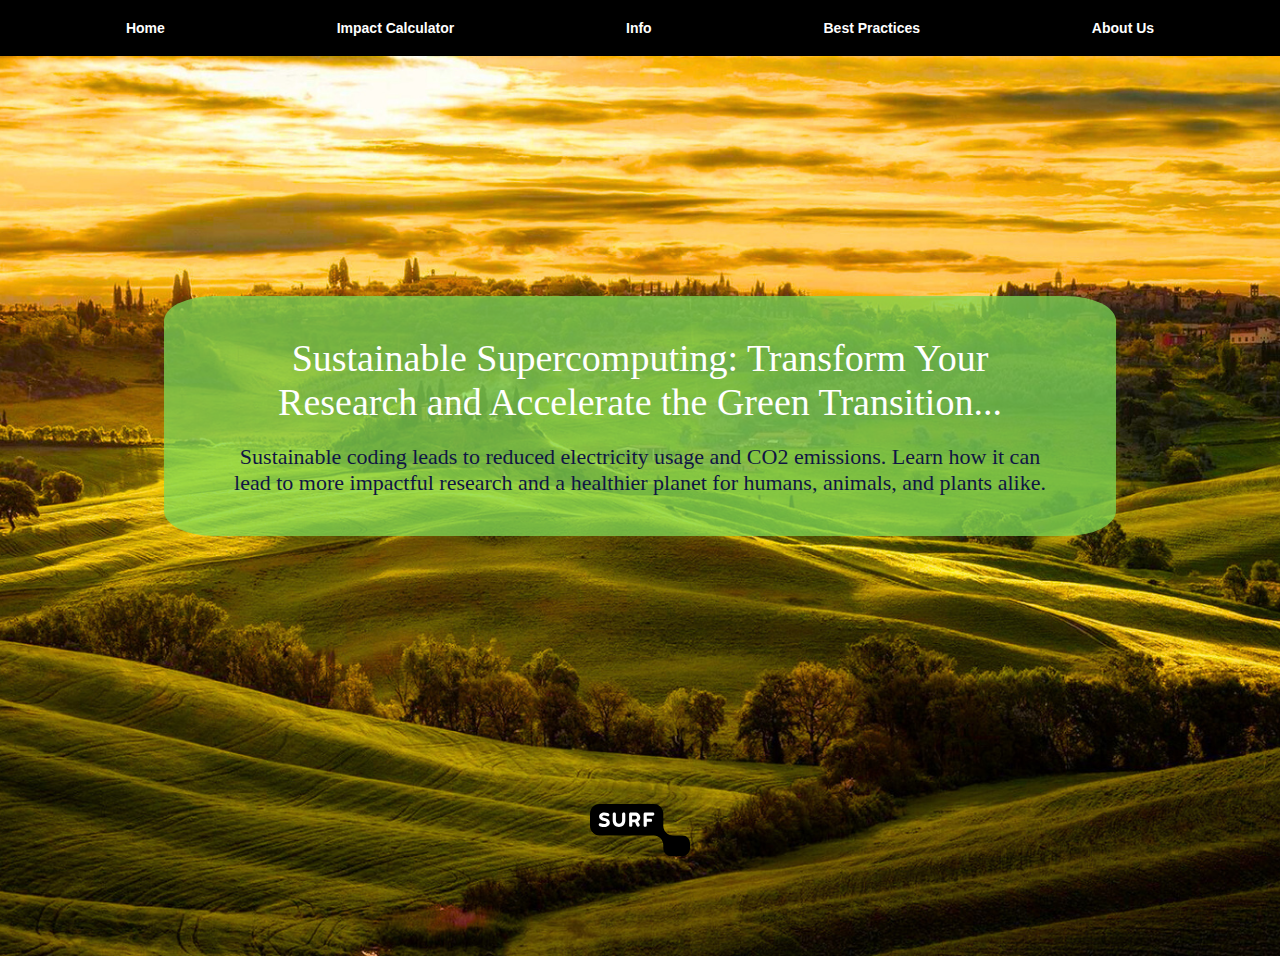
==== index.html @ 46cf21dc "init" ====
<!DOCTYPE html>
<html lang="en">
<head>
    <meta charset="UTF-8">
    <meta name="viewport" content="width=device-width, initial-scale=1.0">
    <title>Website Header</title>
    <link rel="stylesheet" href="styles.css">
</head>
<body>
    <header class="header">
        <nav class="navbar" aria-label="Main Navigation">
            <ul class="nav-list">
                <li><a href="index.html">Home</a></li>
                <li><a href="impact-calculator.html">Impact Calculator</a></li>
                <li><a href="info.html">Info</a></li>
                <li><a href="best-practices.html">Best Practices</a></li>
                <li><a href="about.html">About Us</a></li>
            </ul>
        </nav>
    </header>
    
    <section class="hero">
        <img src="sustainable.jpg" alt="Sustainable" class="hero-image">
        <div class="hero-text-box">
            <h1>Sustainable Supercomputing: Transform Your Research and Accelerate the Green Transition...</h1>
            <p>Sustainable coding leads to reduced electricity usage and CO2 emissions. Learn how it can lead to more impactful research and a healthier planet for humans, animals, and plants alike.</p>
        </div>
        <a href="https://www.surf.nl">
            <img src="surf.svg" alt="SURF Logo" class="logo">
        </a>
    </section>
</body>
</html>
---- styles.css ----
/* Existing CSS content */
body {
    font-family: Georgia, serif;
    margin: 0;
    font-family: Arial, sans-serif;
    background-color: #71bf71;
}

.header {
    background-color: black;
    color: white;
    padding: 20px 0;
    box-shadow: 0 2px 4px rgba(0, 0, 0, 0.1);
    font-family: 'Helvetica', sans-serif;
    font-size: 14px; /* Slightly larger font size */
    font-weight: bold; /* Bold text */
}

.navbar {
    max-width: 1200px;
    margin: 0 auto;
    padding: 0 20px;
}

.nav-list {
    list-style: none;
    display: flex;
    justify-content: space-around;
    align-items: center;
    margin: 0;
    padding: 0;
}

.nav-list li {
    margin: 0 10px;
}

.nav-list a {
    color: white;
    text-decoration: none;
    font-size: 14px; /* Match the larger font size */
    padding: 5px 10px;
    transition: background-color 0.3s ease, color 0.3s ease;
}

.nav-list a:hover {
    background-color: #555;
    color: #ffdd57;
    border-radius: 4px;
}

/* Hero Section */
.hero {
    position: relative;
    height: 100vh;
    overflow: hidden;
}

.hero-image {
    width: 100%;
    height: 100%;
    object-fit: cover;
    position: absolute;
    top: 0;
    left: 0;
}

.hero-text-box {
    position: absolute;
    top: 40%;
    left: 50%;
    transform: translate(-50%, -50%);
    background-color: rgba(126, 217, 87, 0.75); /* 75% transparency */
    color: #0f1544;
    padding: 40px 60px;
    width: 65%; /* Adjusted width */
    height: auto;
    border-radius: 50px / 25px; /* Fully curved left and right edges */
    text-align: center;
    max-height: 45vh; /* Increased bottom part */
}

.hero-text-box h1 {
    font-family: 'Georgia', serif;
    font-size: 38px; /* Increased font size */
    font-weight: normal; /* Less bold */
    margin: 0;
}

.hero-text-box p {
    font-family: 'Cardo', serif;
    font-size: 22px; /* Increased font size */
    margin: 20px 0 0;
}

.logo {
    position: absolute;
    bottom: 100px; /* Raised position */
    left: 50%;
    transform: translateX(-50%);
    width: 100px;
    height: auto;
    transition: transform 0.3s;
}

.logo:hover {
    transform: translateX(-50%) scale(1.1); /* Slight zoom on hover */
}

/* Responsive Design */
@media (max-width: 768px) {
    .nav-list {
        flex-direction: column;
        align-items: center;
    }

    .nav-list li {
        margin: 10px 0;
    }

    .hero-text-box {
        padding: 30px 50px;
        width: 90%; /* Adjust width for smaller screens */
    }

    .hero-text-box h1 {
        font-size: 28px;
    }

    .hero-text-box p {
        font-size: 16px;
    }

    .logo {
        bottom: 50px; /* Adjusted for smaller screens */
    }
}

/* Additional CSS for Best Practices section */
h1 {
    text-align: center;
    margin: 20px 0;
    color: #fff;
}

.cards {
    display: flex;
    flex-wrap: wrap;
    justify-content: center;
    gap: 20px;
    padding: 20px;
}

.card {
    background-color: #ffd962;
    border-radius: 8px;
    box-shadow: 0 4px 8px rgba(0, 0, 0, 0.2);
    width: 300px;
    padding: 20px;
    text-align: center; 
}

.card h2 {
    background-color: #006400;
    color: #fff;
    padding: 10px;
    border-radius: 8px 8px 0 0;
    margin: -20px -20px 20px -20px;
    text-align: center; 

}

.card p {
    margin: 0;
}
/* CSS for About Us section */
main {
    text-align: center;
    padding: 20px;
}

.about-cards {
    display: flex;
    justify-content: center;
    gap: 20px;
    padding: 20px;
}

.about-card {
    background-color: #fff;
    border-radius: 10px;
    box-shadow: 0 4px 8px rgba(0, 0, 0, 0.2);
    width: 300px;
    padding: 20px;
    text-align: center;
}

.card-header {
    background-color: #fec925;
    color: #fff;
    padding: 10px;
    border-radius: 8px 8px 0 0;
    margin: -20px -20px 20px -20px;
}

.about-card p {
    margin: 0;
    color: #0f1544;
}
.about-card img, .about-card svg {
    display: block;
    margin: 0 auto 10px;
    width: 64px; /* Set a uniform size for all icons */
    height: auto;
}
/* Styles for impact-calculator */

body.calculator-page {
    background-color: #71bf71;
    font-family: Georgia, serif;
    color: white;
    text-align: center;
}

.calculator-page h1 {
    font-size: 28px; /* Increased font size for the main heading */
}

.calculator-page h2 {
    font-size: 24px; /* Ensuring consistent font sizing between headings */
}

.content-container {
    display: flex;
    justify-content: space-between;
    padding: 20px;
    align-items: start;
}

.input-section {
    width: 30%;
    padding-right: 20px;
}

.input-box {
    background-color: #006400;
    border-radius: 10px; /* More rounded corners */
    padding: 10px;
    margin-bottom: 20px;
}

.input {
    background-color: white;
    border-radius: 5px;
    padding: 8px;
    margin-top: 6px;
    width: calc(100% - 16px);
}

.calculate-button {
    background-color: #ffd962;
    color: white;
    font-family: Georgia, serif; /* Font changed to Georgia */
    padding: 10px 20px;
    border: none;
    border-radius: 5px;
    cursor: pointer;
    width: 100%;
}

.divider {
    border-left: 2px solid white;
    height: 500px;
    margin-left: 10px;
}

.results-section {
    width: 65%;
    margin-top: 20px; /* Adjusted for alignment */
}

.semi-circle {
    width: 350px; /* Further increased size */
    height: 175px;
    background: #006400; /* Dark green */
    border-top-left-radius: 175px;
    border-top-right-radius: 175px;
    position: relative;
    margin: 20px auto 10px; /* Adjusted spacing */
}

.smaller-semi-circle {
    width: 160px; /* Size of the smaller semi-circle */
    height: 80px;
    background: #71bf71; /* Light green color */
    border-top-left-radius: 160px;
    border-top-right-radius: 160px;
    position: absolute;
    top: 56%;
    left: 67%; /* Centers horizontally */
    transform: translateX(-50%); /* Adjusts the centering horizontally */
    bottom: 20px; /* Adjusts the position to be inside the larger arc */
}

.efficiency-box {
    background-color: #fec925;
    border-top-right-radius: 20px; /* Highly rounded top-right */
    border-bottom-left-radius: 20px; /* Highly rounded bottom-left */
    padding: 10px;
    width: 28%; /* Reduced width for side-by-side alignment */
    display: inline-block;
    margin: 5px;
    position: relative;
    height: 60px; /* Fixed height */
    vertical-align: top;
    margin-top: 30px; /* Spacing from the semi-circle */
}

.efficiency-box p {
    position: absolute;
    bottom: 5px;
    width: 100%;
    text-align: center;
}
/* CSS for info page */
.info-page {
    color: white;
    display: flex;
    flex-direction: column;
    align-items: center;
    text-align: center;
}

.info-page .navbar {
    background-color: black;
    overflow: hidden;
    width: 100%;
}

.info-page .navbar a {
    float: left;
    display: block;
    color: white;
    text-align: center;
    padding: 14px 20px;
    text-decoration: none;
    font-weight: bold;
}

.info-page .navbar a:hover {
    background-color: grey;
}

.info-page .main h1 {
    font-size: 3em;
    margin: 20px;
}

.info-page .content {
    display: flex;
    flex-direction: column;
    align-items: center;
    width: 100%;
}

.info-page .tile {
    background-color: #275d22;
    padding: 20px;
    margin: 20px;
    border-radius: 10px;
    width: 60%;
    color: white;
    position: relative;
}

.info-page .tile img {
    width: 50px;
    height: 50px;
    position: absolute;
    top: 20px;
    left: 20px;
}

.info-page .tile h2 {
    font-size: 1.5em;
    margin-top: 70px;
}

.info-page .tile p {
    font-size: 1em;
    margin: 20px 0;
}

.info-page .expand-button {
    background-color: #ffce42;
    color: black;
    padding: 10px 20px;
    border: none;
    border-radius: 5px;
    cursor: pointer;
}

.info-page .expand-button:hover {
    background-color: #e6b800;
}

.info-page .invert-colors {
    filter: invert(100%);
}
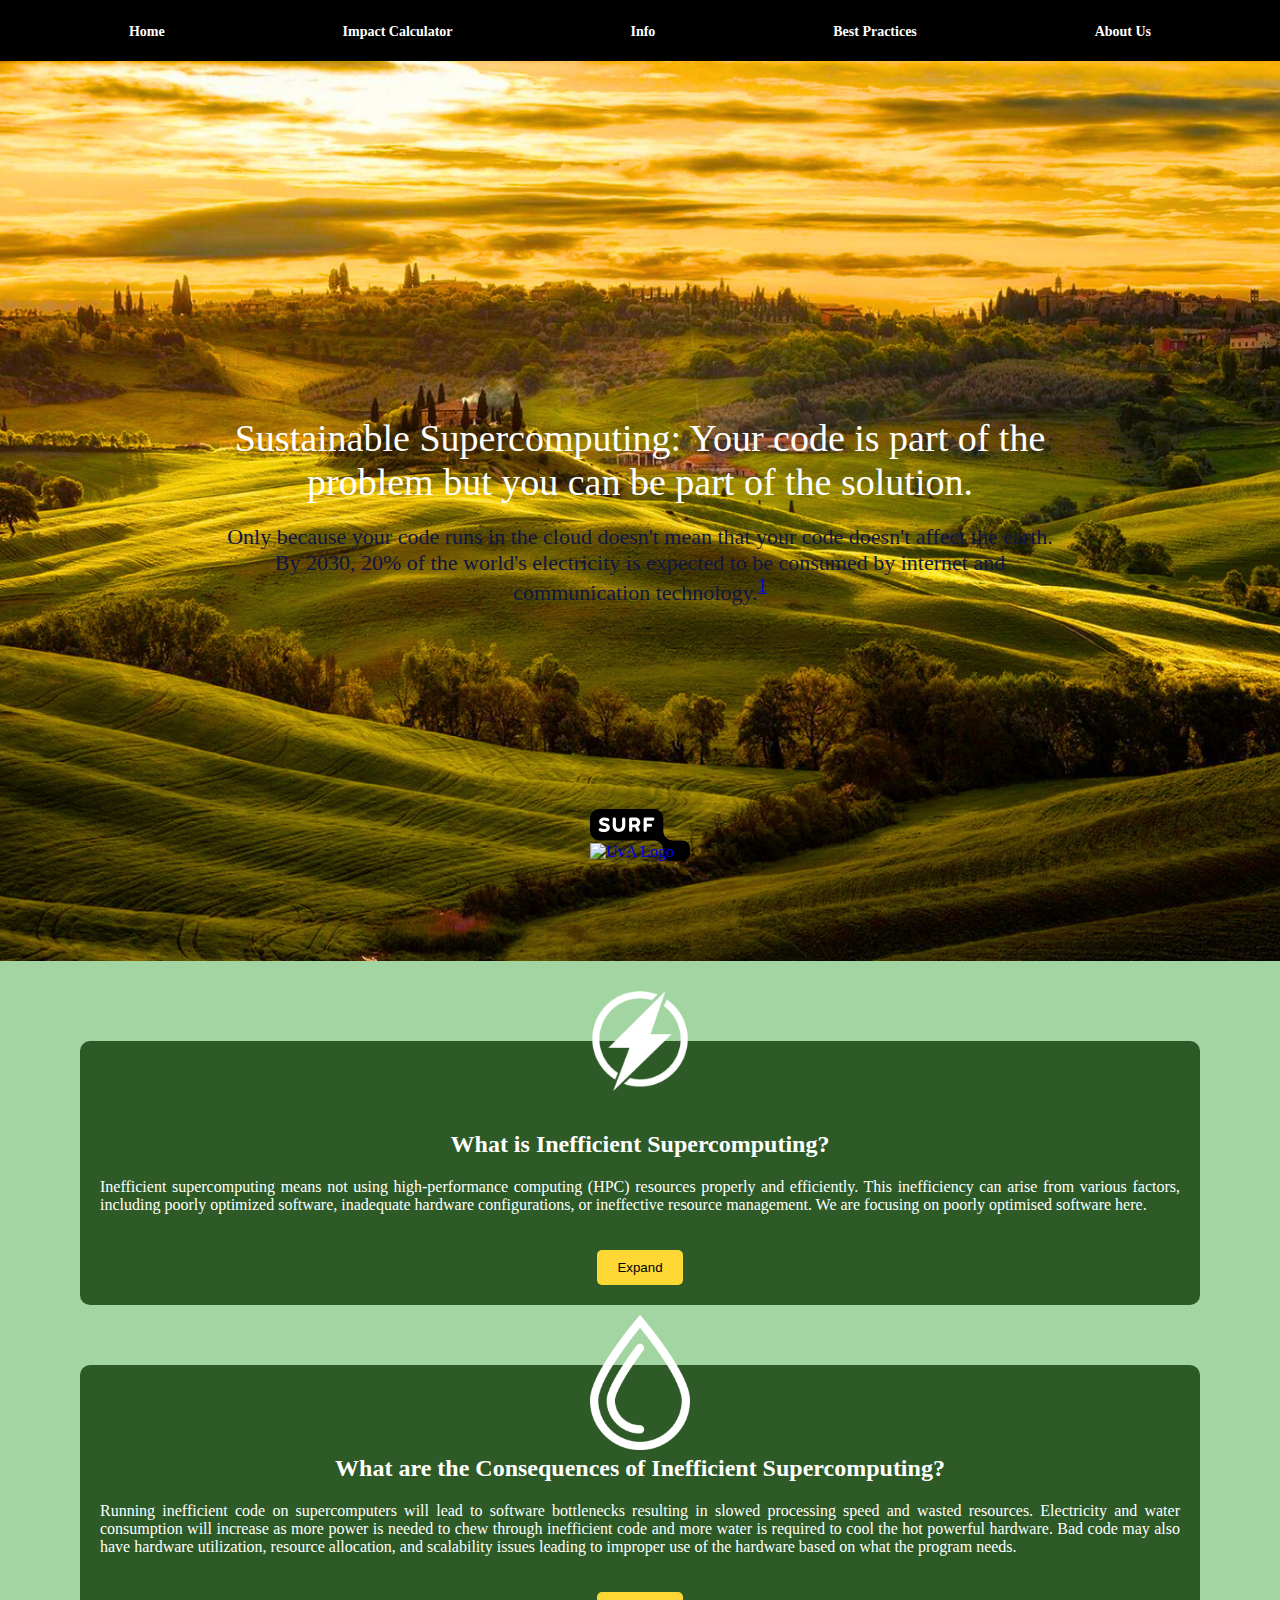
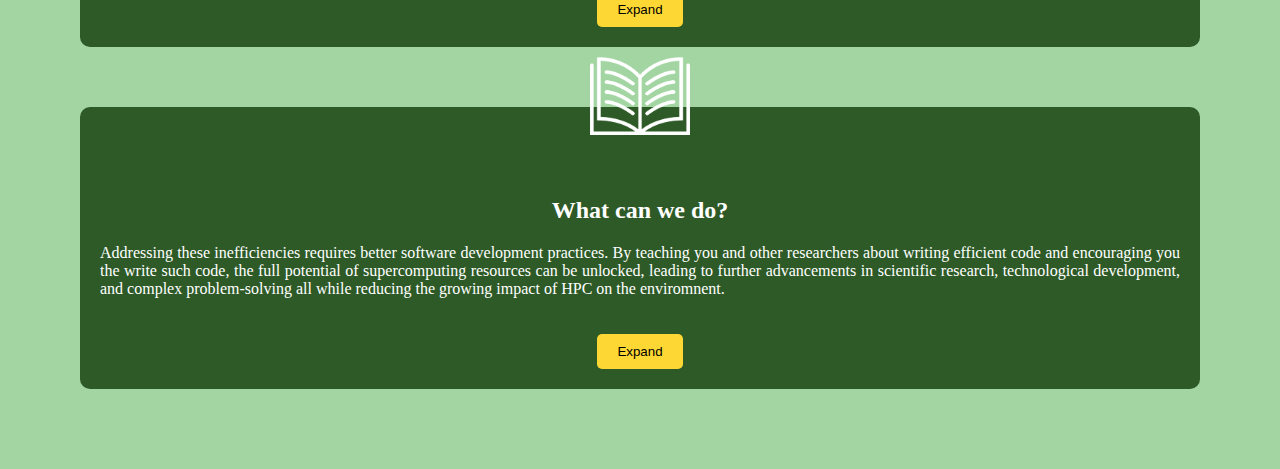
==== commit 23762732: "nia merge" ====
--- a/index.html
+++ b/index.html
@@ -3,7 +3,7 @@
 <head>
     <meta charset="UTF-8">
     <meta name="viewport" content="width=device-width, initial-scale=1.0">
-    <title>Website Header</title>
+    <title>Impact calculator</title>
     <link rel="stylesheet" href="styles.css">
 </head>
 <body>
@@ -22,12 +22,47 @@
     <section class="hero">
         <img src="sustainable.jpg" alt="Sustainable" class="hero-image">
         <div class="hero-text-box">
-            <h1>Sustainable Supercomputing: Transform Your Research and Accelerate the Green Transition...</h1>
-            <p>Sustainable coding leads to reduced electricity usage and CO2 emissions. Learn how it can lead to more impactful research and a healthier planet for humans, animals, and plants alike.</p>
+            <h1>Sustainable Supercomputing: Your code is part of the problem but you can be part of the solution.</h1>
+            <p>Only because your code runs in the cloud doesn't mean that your code doesn't affect the earth. 
+                By 2030, 20% of the world's electricity is expected to be consumed by internet and communication technology.<sup><a href="https://pisrt.org/psr-press/journals/easl-vol-3-issue-2-2020/new-perspectives-on-internet-electricity-use-in-2030/">1</a></sup>
+            </p>
         </div>
-        <a href="https://www.surf.nl">
-            <img src="surf.svg" alt="SURF Logo" class="logo">
-        </a>
+
+       
+        <div class="button-container">
+            <a href="impact-calculator.html" class="cta-button">Calculate My Environmental Impact</a>
+        </div>
+        <p class="scroll-annotation-new">Scroll down to explore more</p>
+        <div class="logos-container">
+            <a href="https://www.surf.nl">
+                <img src="surf.svg" alt="SURF Logo" class="logo">
+            </a>
+            <a href="https://uva.nl">
+                <img src="img/uva.svg" alt="UvA Logo" class="logo">
+            </a>
+        </div>
+        
     </section>
+    <div class="info-page content">
+        <div class="overlay"></div>
+        <div class="tile">
+            <img src="img/power2.png" alt="Lightning Icon" class="invert-colors centered-icon">
+            <h2>What is Inefficient Supercomputing?</h2>
+            <p>Inefficient supercomputing means not using high-performance computing (HPC) resources properly and efficiently. This inefficiency can arise from various factors, including poorly optimized software, inadequate hardware configurations, or ineffective resource management. We are focusing on poorly optimised software here. </p>
+            <button class="expand-button">Expand</button>
+        </div>
+        <div class="tile">
+            <img src="img/drop.png" alt="Drop Icon" class="centered-icon">
+            <h2>What are the Consequences of Inefficient Supercomputing?</h2>
+            <p>Running inefficient code on supercomputers will lead to software bottlenecks resulting in slowed processing speed and wasted resources. Electricity and water consumption will increase as more power is needed to chew through inefficient code and more water is required to cool the hot powerful hardware. Bad code may also have hardware utilization, resource allocation, and scalability issues leading to improper use of the hardware based on what the program needs. </p>
+            <button class="expand-button">Expand</button>
+        </div>
+        <div class="tile">
+            <img src="img/book.png" alt="Book Icon" class="centered-icon">
+            <h2>What can we do?</h2>
+            <p>Addressing these inefficiencies requires better software development practices.  By teaching you and other researchers about writing efficient code and encouraging you the write such code, the full potential of supercomputing resources can be unlocked, leading to further advancements in scientific research, technological development, and complex problem-solving all while reducing the growing impact of HPC on the enviromnent.</p>
+            <button class="expand-button">Expand</button>
+        </div>
+    </div>
 </body>
 </html>
--- a/styles.css
+++ b/styles.css
@@ -2,7 +2,6 @@
 body {
     font-family: Georgia, serif;
     margin: 0;
-    font-family: Arial, sans-serif;
     background-color: #71bf71;
 }
 
@@ -11,8 +10,7 @@
     color: white;
     padding: 20px 0;
     box-shadow: 0 2px 4px rgba(0, 0, 0, 0.1);
-    font-family: 'Helvetica', sans-serif;
-    font-size: 14px; /* Slightly larger font size */
+    font-size: 18px; /* Slightly larger font size */
     font-weight: bold; /* Bold text */
 }
 
@@ -38,7 +36,7 @@
 .nav-list a {
     color: white;
     text-decoration: none;
-    font-size: 14px; /* Match the larger font size */
+    font-size: 14px;
     padding: 5px 10px;
     transition: background-color 0.3s ease, color 0.3s ease;
 }
@@ -70,25 +68,24 @@
     top: 40%;
     left: 50%;
     transform: translate(-50%, -50%);
-    background-color: rgba(126, 217, 87, 0.75); /* 75% transparency */
+    background-color: rgba(126, 217, 87, 0.75);
     color: #0f1544;
     padding: 40px 60px;
-    width: 65%; /* Adjusted width */
+    width: 65%;
     height: auto;
-    border-radius: 50px / 25px; /* Fully curved left and right edges */
-    text-align: center;
-    max-height: 45vh; /* Increased bottom part */
+    border-radius: 50px / 25px;
+    text-align: center;
+    max-height: 45vh;
+    z-index: 2;
 }
 
 .hero-text-box h1 {
-    font-family: 'Georgia', serif;
-    font-size: 38px; /* Increased font size */
-    font-weight: normal; /* Less bold */
+    font-size: 38px;
+    font-weight: normal;
     margin: 0;
 }
 
 .hero-text-box p {
-    font-family: 'Cardo', serif;
     font-size: 22px; /* Increased font size */
     margin: 20px 0 0;
 }
@@ -322,88 +319,120 @@
     width: 100%;
     text-align: center;
 }
-/* CSS for info page */
+
+/* Hero Section */
+.hero {
+    position: relative;
+    height: 100vh;
+    overflow: hidden;
+    background-image: 
+        linear-gradient(rgba(162, 213, 162, 0.4), rgba(162, 213, 162, 0.4)),
+        url('img/info-background.jpg'); /* Update with the actual path to your image */
+    background-size: cover;
+    background-position: center;
+}
+
+
+.hero-text-box {
+    position: absolute;
+    top: 50%;
+    left: 50%;
+    transform: translate(-50%, -50%);
+    background-color:transparent;
+    color: #0f1544;
+    padding: 40px 60px;
+    width: 65%; /* Adjusted width */
+    border-radius: 50px / 25px; /* Fully curved left and right edges */
+    text-align: center;
+    z-index: 2; /* Ensures text is above the overlay */
+}
+
+.hero-text-box h1 {
+    font-family: 'Georgia', serif;
+    font-size: 38px; /* Increased font size */
+    font-weight: normal; /* Less bold */
+    margin: 0;
+}
+
+.hero-text-box p {
+    font-family: 'Cardo', serif;
+    font-size: 22px; /* Increased font size */
+    margin: 20px 0 0;
+}
+
+.scroll-annotation {
+    position: absolute;
+    bottom: -190px; /* Adjust to float just above the bottom */
+    left: 50%;
+    transform: translateX(-50%);
+    font-size: 18px;
+    animation: blink 1.5s step-end infinite;
+    z-index: 2; /* Ensures it is above the overlay */
+    color: #ffffff; /* White color for better visibility */
+}
+
+@keyframes blink {
+    from, to {
+        opacity: 1;
+    }
+    50% {
+        opacity: 0;
+    }
+}
+
+/* Info Page Styles */
 .info-page {
-    color: white;
-    display: flex;
-    flex-direction: column;
-    align-items: center;
-    text-align: center;
-}
-
-.info-page .navbar {
-    background-color: black;
-    overflow: hidden;
-    width: 100%;
-}
-
-.info-page .navbar a {
-    float: left;
-    display: block;
-    color: white;
-    text-align: center;
-    padding: 14px 20px;
-    text-decoration: none;
-    font-weight: bold;
-}
-
-.info-page .navbar a:hover {
-    background-color: grey;
-}
-
-.info-page .main h1 {
-    font-size: 3em;
-    margin: 20px;
-}
-
-.info-page .content {
-    display: flex;
-    flex-direction: column;
-    align-items: center;
-    width: 100%;
-}
-
-.info-page .tile {
-    background-color: #275d22;
-    padding: 20px;
-    margin: 20px;
+    padding: 20px;
+    background-color: #a2d5a2; /* Lighter green background */
+}
+
+.tile {
+    position: relative;
+    background-color: #2d5a27; /* Green background */
     border-radius: 10px;
-    width: 60%;
-    color: white;
-    position: relative;
-}
-
-.info-page .tile img {
-    width: 50px;
-    height: 50px;
-    position: absolute;
-    top: 20px;
-    left: 20px;
-}
-
-.info-page .tile h2 {
-    font-size: 1.5em;
-    margin-top: 70px;
-}
-
-.info-page .tile p {
-    font-size: 1em;
-    margin: 20px 0;
-}
-
-.info-page .expand-button {
-    background-color: #ffce42;
-    color: black;
+    padding: 20px;
+    margin: 60px; /* Increase margin to add more space between tiles */
+    text-align: center;
+}
+
+.centered-icon {
+    width: 100px; /* Adjust size as necessary */
+    height: auto;
+    position: absolute;
+    top: -50px; /* Adjust to move the icon out of the box */
+    left: 50%;
+    transform: translateX(-50%);
+    /* Remove bubble styles */
+    background-color: transparent;
+    border-radius: 0;
+    padding: 0;
+    box-shadow: none;
+}
+
+.invert-colors {
+    filter: invert(100%);
+}
+
+.tile h2 {
+    margin-top: 70px; /* Adjust to provide space for the icon */
+    color: #fff;
+}
+
+.tile p {
+    color: #fff;
+    text-align: justify;
+}
+
+.expand-button {
+    background-color: #fdd835;
+    border: none;
+    color: #000;
     padding: 10px 20px;
-    border: none;
+    margin-top: 20px;
     border-radius: 5px;
     cursor: pointer;
 }
 
-.info-page .expand-button:hover {
-    background-color: #e6b800;
-}
-
-.info-page .invert-colors {
-    filter: invert(100%);
+.expand-button:hover {
+    background-color: #ffeb3b;
 }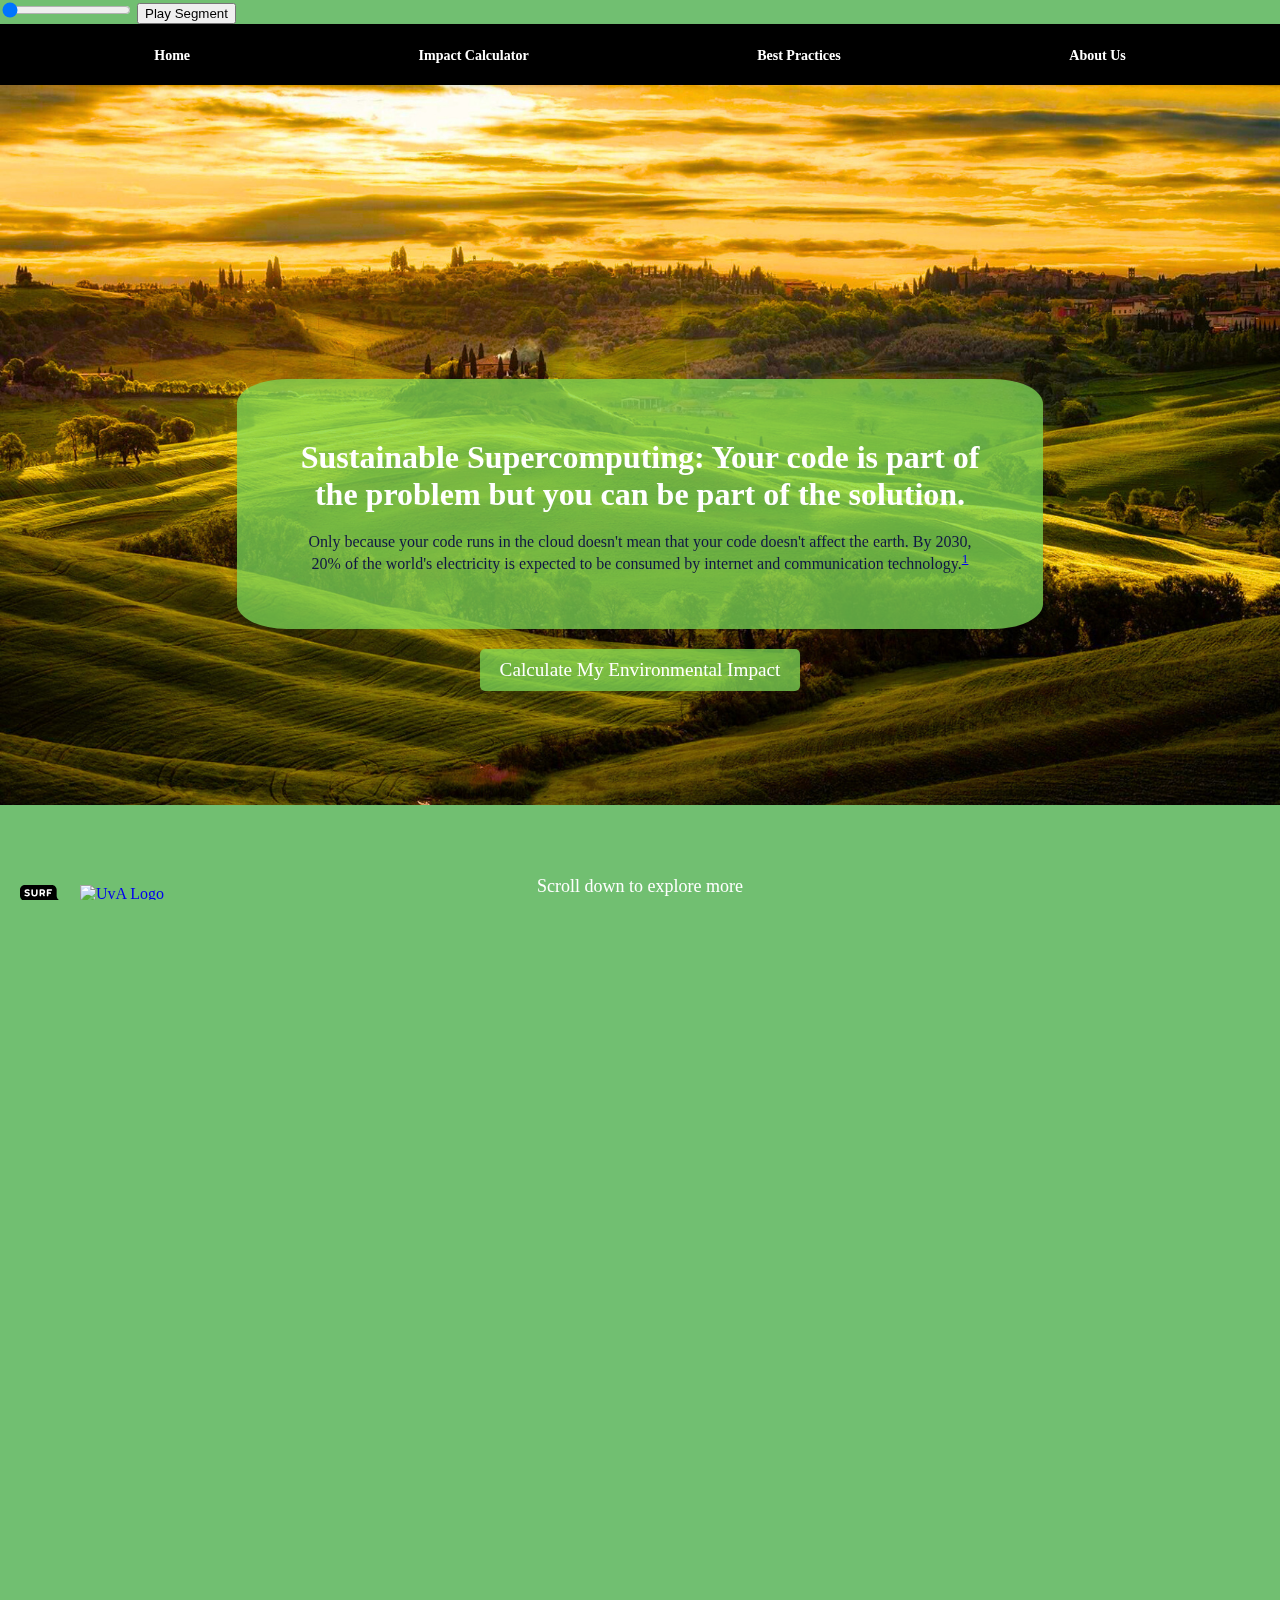
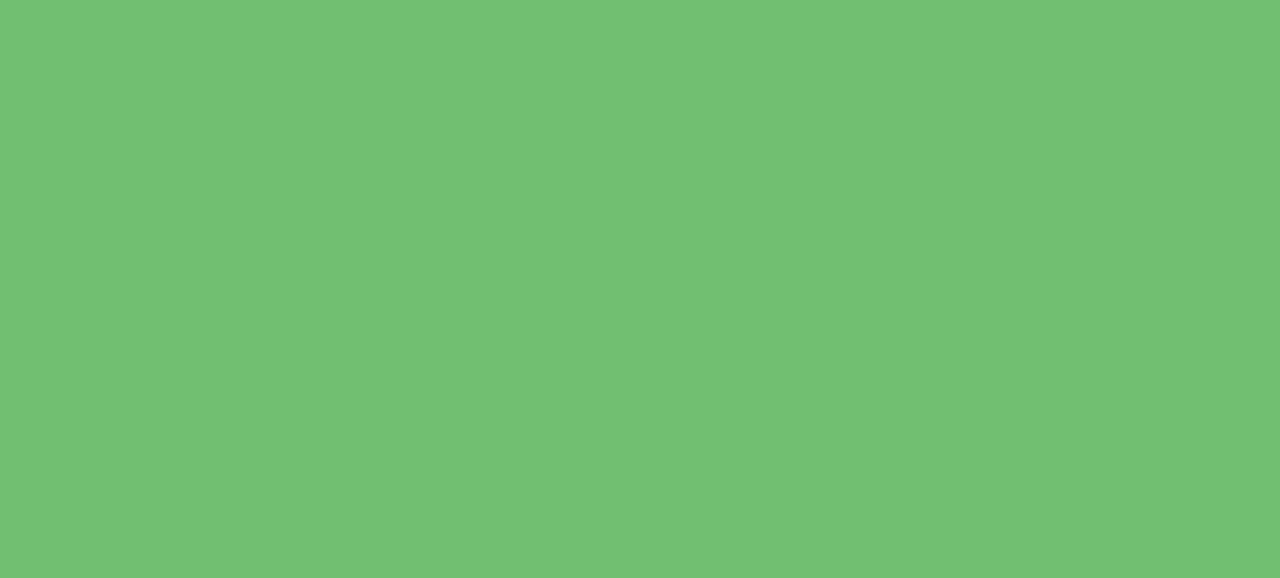
==== commit 565db07d: "Merge branch 'main' of https://github.com/pythonpoet/environmental-supercomputing" ====
--- a/index.html
+++ b/index.html
@@ -5,14 +5,17 @@
     <meta name="viewport" content="width=device-width, initial-scale=1.0">
     <title>Impact calculator</title>
     <link rel="stylesheet" href="styles.css">
+    <link rel="icon" href="img/surf.svg" type="image/icon type">
 </head>
 <body>
+    <div id="video-background"></div>
+    <input type="range" id="speedControl" min="0" max="100" value="0">
+    <button onclick="playSegment()">Play Segment</button>
     <header class="header">
         <nav class="navbar" aria-label="Main Navigation">
             <ul class="nav-list">
                 <li><a href="index.html">Home</a></li>
                 <li><a href="impact-calculator.html">Impact Calculator</a></li>
-                <li><a href="info.html">Info</a></li>
                 <li><a href="best-practices.html">Best Practices</a></li>
                 <li><a href="about.html">About Us</a></li>
             </ul>
@@ -49,19 +52,16 @@
             <img src="img/power2.png" alt="Lightning Icon" class="invert-colors centered-icon">
             <h2>What is Inefficient Supercomputing?</h2>
             <p>Inefficient supercomputing means not using high-performance computing (HPC) resources properly and efficiently. This inefficiency can arise from various factors, including poorly optimized software, inadequate hardware configurations, or ineffective resource management. We are focusing on poorly optimised software here. </p>
-            <button class="expand-button">Expand</button>
         </div>
         <div class="tile">
             <img src="img/drop.png" alt="Drop Icon" class="centered-icon">
             <h2>What are the Consequences of Inefficient Supercomputing?</h2>
             <p>Running inefficient code on supercomputers will lead to software bottlenecks resulting in slowed processing speed and wasted resources. Electricity and water consumption will increase as more power is needed to chew through inefficient code and more water is required to cool the hot powerful hardware. Bad code may also have hardware utilization, resource allocation, and scalability issues leading to improper use of the hardware based on what the program needs. </p>
-            <button class="expand-button">Expand</button>
         </div>
         <div class="tile">
             <img src="img/book.png" alt="Book Icon" class="centered-icon">
             <h2>What can we do?</h2>
-            <p>Addressing these inefficiencies requires better software development practices.  By teaching you and other researchers about writing efficient code and encouraging you the write such code, the full potential of supercomputing resources can be unlocked, leading to further advancements in scientific research, technological development, and complex problem-solving all while reducing the growing impact of HPC on the enviromnent.</p>
-            <button class="expand-button">Expand</button>
+            <p>Addressing these inefficiencies requires better software development practices.  By teaching you and other researchers about writing efficient code and encouraging you the write such code, the full potential of supercomputing resources can be unlocked, leading to further advancements in scientific research, technological development, and complex problem-solving all while reducing the growing impact of HPC on the environment.</p>
         </div>
     </div>
 </body>
--- a/styles.css
+++ b/styles.css
@@ -50,60 +50,90 @@
 /* Hero Section */
 .hero {
     position: relative;
-    height: 100vh;
-    overflow: hidden;
+    text-align: center;
+    height: 100vh; /* Ensure the hero section occupies the full viewport height */
+    display: flex;
+    flex-direction: column;
+    justify-content: center;
+    align-items: center;
+    padding: 20px; /* Ensure there's space around the content */
+    box-sizing: border-box;
 }
 
 .hero-image {
     width: 100%;
-    height: 100%;
-    object-fit: cover;
+    height: auto;
     position: absolute;
     top: 0;
     left: 0;
+    z-index: -1; /* Place the image behind the text */
 }
 
 .hero-text-box {
-    position: absolute;
+    color: white;
+   
+    padding: 20px;
+    
+    width: 65%; /* Ensure it's not too wide */
+    box-sizing: border-box;
+    margin-bottom: 20px; /* Add spacing between the text box and the button */
+
     top: 40%;
     left: 50%;
-    transform: translate(-50%, -50%);
+    
     background-color: rgba(126, 217, 87, 0.75);
     color: #0f1544;
     padding: 40px 60px;
-    width: 65%;
-    height: auto;
+    
+    
     border-radius: 50px / 25px;
-    text-align: center;
+
     max-height: 45vh;
     z-index: 2;
-}
-
-.hero-text-box h1 {
-    font-size: 38px;
-    font-weight: normal;
-    margin: 0;
-}
-
-.hero-text-box p {
-    font-size: 22px; /* Increased font size */
-    margin: 20px 0 0;
+
+}
+
+.button-container {
+    text-align: center; /* Center the button container */
+}
+
+.cta-button {
+    display: inline-block;
+    padding: 10px 20px;
+    color: white;
+    background-color: rgba(126, 217, 87, 0.75);
+    text-decoration: none;
+    border-radius: 5px;
+    font-size: 1.2em;
+    transition: background-color 0.3s ease;
+}
+
+.cta-button:hover {
+    background-color: darkgreen;
+}
+
+.logos-container {
+    position: absolute;
+    bottom: 70px;
+    left: 20px;
+    display: flex;
+    gap: 10px; /* Add some space between the logos */
 }
 
 .logo {
-    position: absolute;
-    bottom: 100px; /* Raised position */
+    width: 50px; /* Adjust size as necessary */
+    height: auto;
+}
+.scroll-annotation-new {
+    position: absolute;
+    bottom: 70px; /* Adjust to float just above the bottom */
     left: 50%;
     transform: translateX(-50%);
-    width: 100px;
-    height: auto;
-    transition: transform 0.3s;
-}
-
-.logo:hover {
-    transform: translateX(-50%) scale(1.1); /* Slight zoom on hover */
-}
-
+    font-size: 18px;
+    animation: blink 1.5s step-end infinite;
+    z-index: 2; /* Ensures it is above the overlay */
+    color: #ffffff; /* White color for better visibility */
+}
 /* Responsive Design */
 @media (max-width: 768px) {
     .nav-list {
@@ -212,8 +242,59 @@
 }
 /* Styles for impact-calculator */
 
+/* Add the following CSS to style the title container like the input fields */
+
+.title-container {
+    background-color: #006400;
+    color: white;
+    padding: 15px;
+    margin: 20px 0;
+    border-radius: 5px;
+    display: inline-block; 
+    text-align: center;
+}
+
+.title-container h1 {
+    margin: 0;
+    font-size: 24px;
+}
+
+
+
+
+
+.title-container h1 {
+    display: block;
+    margin-bottom: 5px;
+    font-size: 16px;
+}
+
+
+
+
+#video-background {
+    position: fixed;
+    top: 0;
+    left: 0;
+    width: 100%;
+    height: 100%;
+    z-index: -1; /* Ensure the video stays behind other content */
+    object-fit: cover; /* Ensure the video covers the entire background */
+}
+
+body, html {
+    margin: 0;
+    padding: 0;
+    height: 100%;
+    overflow: hidden; /* Prevent scrolling */
+}
+
+.calculator-page {
+    position: relative;
+    z-index: 1; /* Ensure the calculator content appears above the video */
+}
 body.calculator-page {
-    background-color: #71bf71;
+    background-color: transparent;
     font-family: Georgia, serif;
     color: white;
     text-align: center;
@@ -262,7 +343,9 @@
     border: none;
     border-radius: 5px;
     cursor: pointer;
-    width: 100%;
+    width: 80%; /* Reduced width for better alignment */
+    font-size: 18px; /* Increased font size */
+    font-weight: bold; /* Made the text bold */
 }
 
 .divider {
@@ -293,7 +376,7 @@
     border-top-left-radius: 160px;
     border-top-right-radius: 160px;
     position: absolute;
-    top: 56%;
+    top: 58%;
     left: 67%; /* Centers horizontally */
     transform: translateX(-50%); /* Adjusts the centering horizontally */
     bottom: 20px; /* Adjusts the position to be inside the larger arc */
@@ -320,8 +403,22 @@
     text-align: center;
 }
 
+/* New styles for results text */
+.efficiency-box .result-value {
+    color: white;
+    font-size: 32px; /* Increased font size */
+    font-weight: bold;
+    position: absolute;
+    top: -25px; /* Positioning higher inside the box */
+    left: 50%;
+    transform: translateX(-50%);
+    width: 100%;
+    text-align: center;
+}
+
+
 /* Hero Section */
-.hero {
+.hero-info {
     position: relative;
     height: 100vh;
     overflow: hidden;
@@ -333,7 +430,7 @@
 }
 
 
-.hero-text-box {
+.hero-info-text-box {
     position: absolute;
     top: 50%;
     left: 50%;
@@ -347,14 +444,14 @@
     z-index: 2; /* Ensures text is above the overlay */
 }
 
-.hero-text-box h1 {
+.hero-info-text-box h1 {
     font-family: 'Georgia', serif;
     font-size: 38px; /* Increased font size */
     font-weight: normal; /* Less bold */
     margin: 0;
 }
 
-.hero-text-box p {
+.hero-info-text-box p {
     font-family: 'Cardo', serif;
     font-size: 22px; /* Increased font size */
     margin: 20px 0 0;
@@ -384,6 +481,9 @@
 .info-page {
     padding: 20px;
     background-color: #a2d5a2; /* Lighter green background */
+    display: flex;
+    flex-direction: column;
+    align-items: center; /* Centers the tiles horizontally */
 }
 
 .tile {
@@ -393,6 +493,8 @@
     padding: 20px;
     margin: 60px; /* Increase margin to add more space between tiles */
     text-align: center;
+    width: 60%;
+
 }
 
 .centered-icon {
@@ -416,11 +518,13 @@
 .tile h2 {
     margin-top: 70px; /* Adjust to provide space for the icon */
     color: #fff;
+    font-size: 1.1em;
 }
 
 .tile p {
     color: #fff;
     text-align: justify;
+    font-size: 1.1em;
 }
 
 .expand-button {
@@ -435,4 +539,4 @@
 
 .expand-button:hover {
     background-color: #ffeb3b;
-}+}
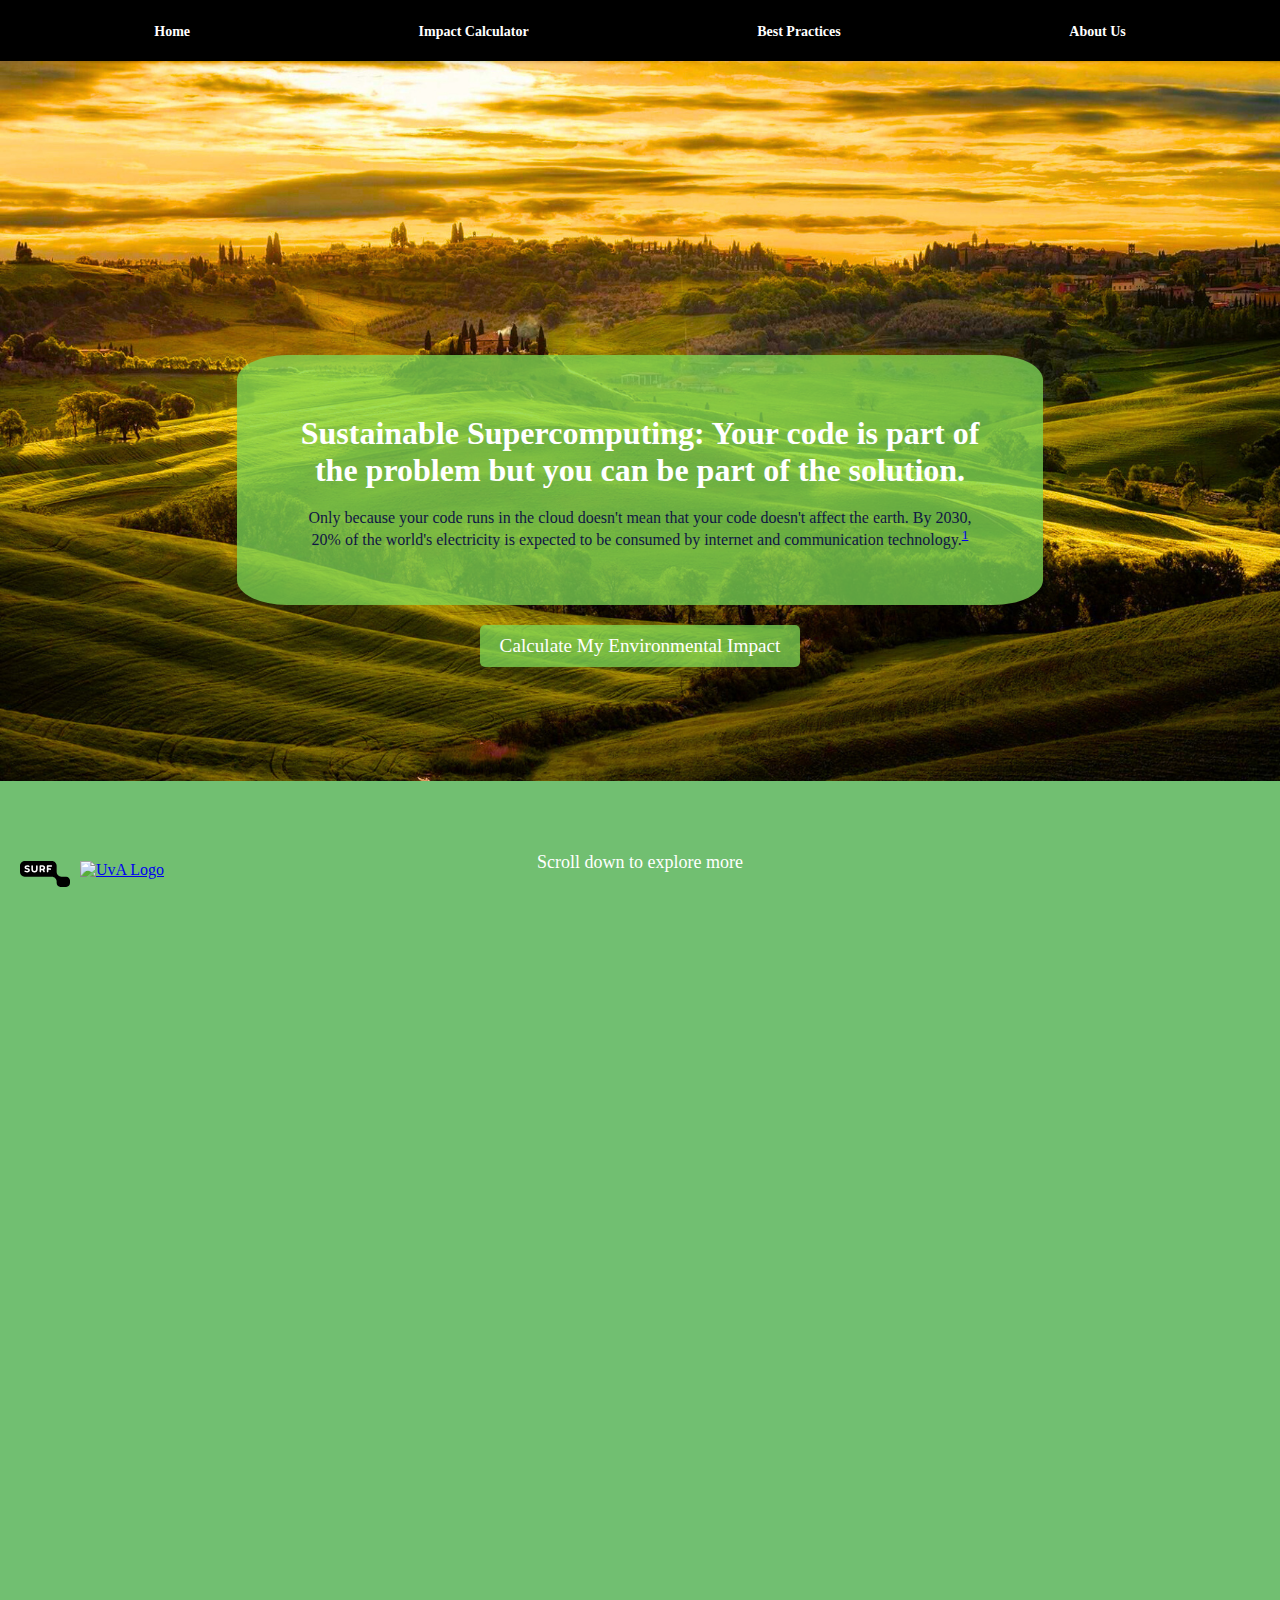
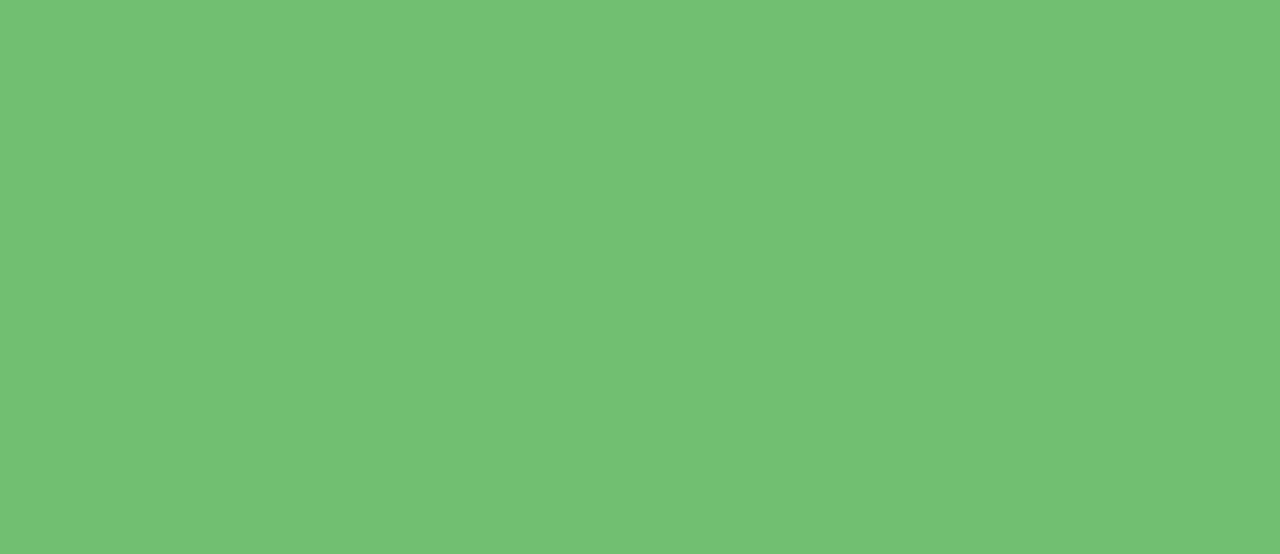
==== commit 83e22900: "merge" ====
--- a/index.html
+++ b/index.html
@@ -5,12 +5,9 @@
     <meta name="viewport" content="width=device-width, initial-scale=1.0">
     <title>Impact calculator</title>
     <link rel="stylesheet" href="styles.css">
-    <link rel="icon" href="img/surf.svg" type="image/icon type">
 </head>
 <body>
-    <div id="video-background"></div>
-    <input type="range" id="speedControl" min="0" max="100" value="0">
-    <button onclick="playSegment()">Play Segment</button>
+    
     <header class="header">
         <nav class="navbar" aria-label="Main Navigation">
             <ul class="nav-list">
@@ -52,16 +49,19 @@
             <img src="img/power2.png" alt="Lightning Icon" class="invert-colors centered-icon">
             <h2>What is Inefficient Supercomputing?</h2>
             <p>Inefficient supercomputing means not using high-performance computing (HPC) resources properly and efficiently. This inefficiency can arise from various factors, including poorly optimized software, inadequate hardware configurations, or ineffective resource management. We are focusing on poorly optimised software here. </p>
+            
         </div>
         <div class="tile">
             <img src="img/drop.png" alt="Drop Icon" class="centered-icon">
             <h2>What are the Consequences of Inefficient Supercomputing?</h2>
             <p>Running inefficient code on supercomputers will lead to software bottlenecks resulting in slowed processing speed and wasted resources. Electricity and water consumption will increase as more power is needed to chew through inefficient code and more water is required to cool the hot powerful hardware. Bad code may also have hardware utilization, resource allocation, and scalability issues leading to improper use of the hardware based on what the program needs. </p>
+           
         </div>
         <div class="tile">
             <img src="img/book.png" alt="Book Icon" class="centered-icon">
             <h2>What can we do?</h2>
-            <p>Addressing these inefficiencies requires better software development practices.  By teaching you and other researchers about writing efficient code and encouraging you the write such code, the full potential of supercomputing resources can be unlocked, leading to further advancements in scientific research, technological development, and complex problem-solving all while reducing the growing impact of HPC on the environment.</p>
+            <p>Addressing these inefficiencies requires better software development practices.  By teaching you and other researchers about writing efficient code and encouraging you the write such code, the full potential of supercomputing resources can be unlocked, leading to further advancements in scientific research, technological development, and complex problem-solving all while reducing the growing impact of HPC on the enviromnent.</p>
+            
         </div>
     </div>
 </body>
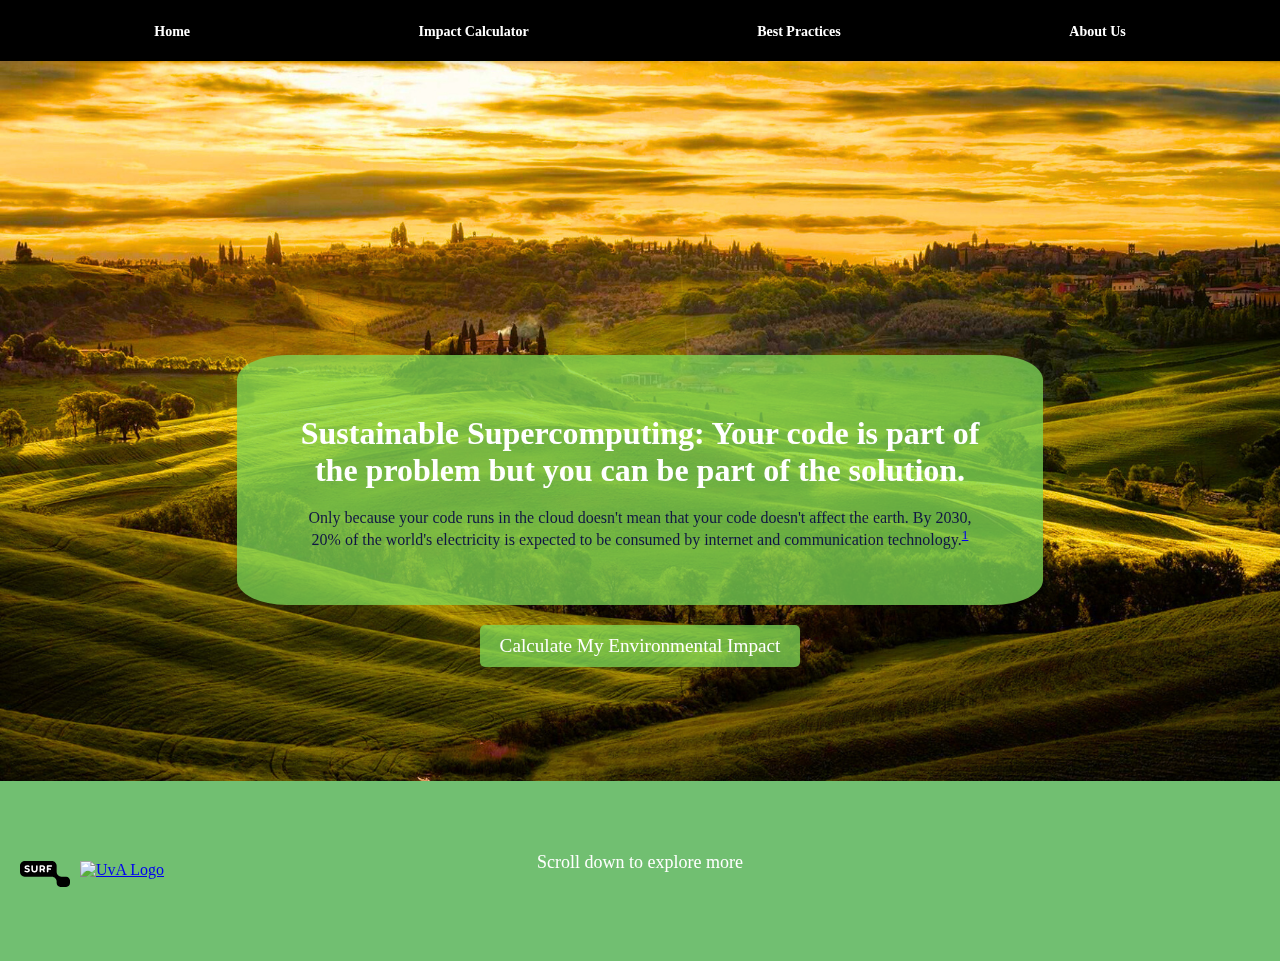
==== commit 9478a63b: "fix after merge" ====
--- a/index.html
+++ b/index.html
@@ -18,6 +18,7 @@
             </ul>
         </nav>
     </header>
+    <div class="scrollable-container">
     
     <section class="hero">
         <img src="sustainable.jpg" alt="Sustainable" class="hero-image">
@@ -28,7 +29,6 @@
             </p>
         </div>
 
-       
         <div class="button-container">
             <a href="impact-calculator.html" class="cta-button">Calculate My Environmental Impact</a>
         </div>
@@ -41,27 +41,26 @@
                 <img src="img/uva.svg" alt="UvA Logo" class="logo">
             </a>
         </div>
-        
     </section>
-    <div class="info-page content">
-        <div class="overlay"></div>
-        <div class="tile">
-            <img src="img/power2.png" alt="Lightning Icon" class="invert-colors centered-icon">
-            <h2>What is Inefficient Supercomputing?</h2>
-            <p>Inefficient supercomputing means not using high-performance computing (HPC) resources properly and efficiently. This inefficiency can arise from various factors, including poorly optimized software, inadequate hardware configurations, or ineffective resource management. We are focusing on poorly optimised software here. </p>
-            
-        </div>
-        <div class="tile">
-            <img src="img/drop.png" alt="Drop Icon" class="centered-icon">
-            <h2>What are the Consequences of Inefficient Supercomputing?</h2>
-            <p>Running inefficient code on supercomputers will lead to software bottlenecks resulting in slowed processing speed and wasted resources. Electricity and water consumption will increase as more power is needed to chew through inefficient code and more water is required to cool the hot powerful hardware. Bad code may also have hardware utilization, resource allocation, and scalability issues leading to improper use of the hardware based on what the program needs. </p>
-           
-        </div>
-        <div class="tile">
-            <img src="img/book.png" alt="Book Icon" class="centered-icon">
-            <h2>What can we do?</h2>
-            <p>Addressing these inefficiencies requires better software development practices.  By teaching you and other researchers about writing efficient code and encouraging you the write such code, the full potential of supercomputing resources can be unlocked, leading to further advancements in scientific research, technological development, and complex problem-solving all while reducing the growing impact of HPC on the enviromnent.</p>
-            
+
+    
+        <div class="info-page content">
+            <div class="overlay"></div>
+            <div class="tile">
+                <img src="img/power2.png" alt="Lightning Icon" class="invert-colors centered-icon">
+                <h2>What is Inefficient Supercomputing?</h2>
+                <p>Inefficient supercomputing means not using high-performance computing (HPC) resources properly and efficiently. This inefficiency can arise from various factors, including poorly optimized software, inadequate hardware configurations, or ineffective resource management. We are focusing on poorly optimised software here. </p>
+            </div>
+            <div class="tile">
+                <img src="img/drop.png" alt="Drop Icon" class="centered-icon">
+                <h2>What are the Consequences of Inefficient Supercomputing?</h2>
+                <p>Running inefficient code on supercomputers will lead to software bottlenecks resulting in slowed processing speed and wasted resources. Electricity and water consumption will increase as more power is needed to chew through inefficient code and more water is required to cool the hot powerful hardware. Bad code may also have hardware utilization, resource allocation, and scalability issues leading to improper use of the hardware based on what the program needs. </p>
+            </div>
+            <div class="tile">
+                <img src="img/book.png" alt="Book Icon" class="centered-icon">
+                <h2>What can we do?</h2>
+                <p>Addressing these inefficiencies requires better software development practices. By teaching you and other researchers about writing efficient code and encouraging you to write such code, the full potential of supercomputing resources can be unlocked, leading to further advancements in scientific research, technological development, and complex problem-solving all while reducing the growing impact of HPC on the environment.</p>
+            </div>
         </div>
     </div>
 </body>
--- a/styles.css
+++ b/styles.css
@@ -4,7 +4,10 @@
     margin: 0;
     background-color: #71bf71;
 }
-
+.scrollable-container {
+    overflow-y: auto;
+    height: 100%;
+}
 .header {
     background-color: black;
     color: white;
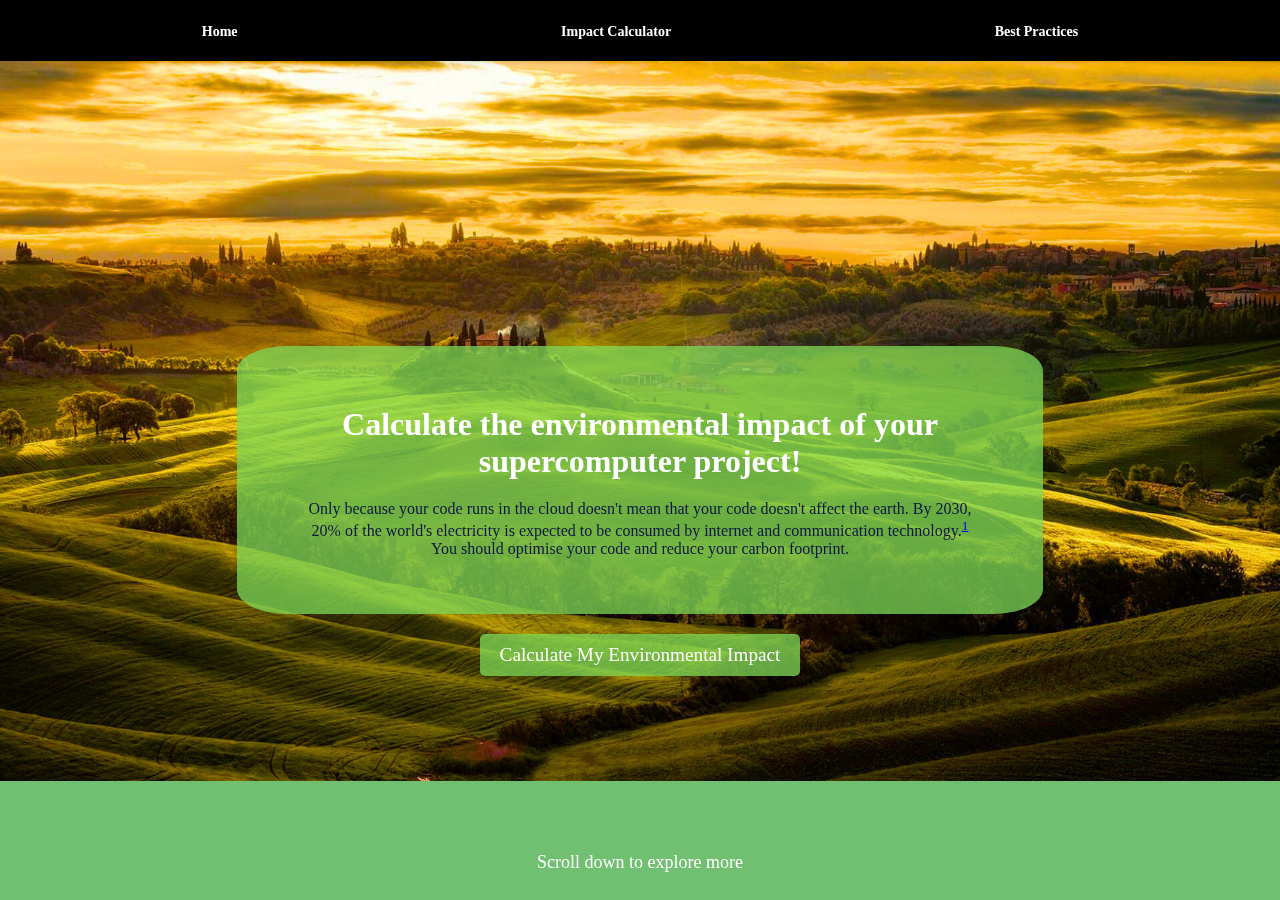
==== commit 8629cafa: "Update index.html" ====
--- a/index.html
+++ b/index.html
@@ -4,6 +4,7 @@
     <meta charset="UTF-8">
     <meta name="viewport" content="width=device-width, initial-scale=1.0">
     <title>Impact calculator</title>
+    <link rel="icon" href="img/surf.svg" type="image/icon type">
     <link rel="stylesheet" href="styles.css">
 </head>
 <body>
@@ -14,7 +15,6 @@
                 <li><a href="index.html">Home</a></li>
                 <li><a href="impact-calculator.html">Impact Calculator</a></li>
                 <li><a href="best-practices.html">Best Practices</a></li>
-                <li><a href="about.html">About Us</a></li>
             </ul>
         </nav>
     </header>
@@ -23,9 +23,10 @@
     <section class="hero">
         <img src="sustainable.jpg" alt="Sustainable" class="hero-image">
         <div class="hero-text-box">
-            <h1>Sustainable Supercomputing: Your code is part of the problem but you can be part of the solution.</h1>
+            <h1>Calculate the environmental impact of your supercomputer project!</h1>
             <p>Only because your code runs in the cloud doesn't mean that your code doesn't affect the earth. 
-                By 2030, 20% of the world's electricity is expected to be consumed by internet and communication technology.<sup><a href="https://pisrt.org/psr-press/journals/easl-vol-3-issue-2-2020/new-perspectives-on-internet-electricity-use-in-2030/">1</a></sup>
+                By 2030, 20% of the world's electricity is expected to be consumed by internet and communication technology.<sup><a href="https://pisrt.org/psr-press/journals/easl-vol-3-issue-2-2020/new-perspectives-on-internet-electricity-use-in-2030/">1</a></sup> <br>You should optimise your code and reduce your carbon footprint.
+		
             </p>
         </div>
 
@@ -33,14 +34,6 @@
             <a href="impact-calculator.html" class="cta-button">Calculate My Environmental Impact</a>
         </div>
         <p class="scroll-annotation-new">Scroll down to explore more</p>
-        <div class="logos-container">
-            <a href="https://www.surf.nl">
-                <img src="surf.svg" alt="SURF Logo" class="logo">
-            </a>
-            <a href="https://uva.nl">
-                <img src="img/uva.svg" alt="UvA Logo" class="logo">
-            </a>
-        </div>
     </section>
 
     
@@ -59,8 +52,32 @@
             <div class="tile">
                 <img src="img/book.png" alt="Book Icon" class="centered-icon">
                 <h2>What can we do?</h2>
-                <p>Addressing these inefficiencies requires better software development practices. By teaching you and other researchers about writing efficient code and encouraging you to write such code, the full potential of supercomputing resources can be unlocked, leading to further advancements in scientific research, technological development, and complex problem-solving all while reducing the growing impact of HPC on the environment.</p>
+                Our environmental impact calculator works by taking inputs (Processor time spent (hours), Type of node, Total data generated (GiB), Total duration of project (days)) and calaulates the energy used and emissions emitted by running such code on SURF's supercomputer (Snellius). 
+		We aim to make users of Snellius more aware of the impact of running their code and encourage them to write more efficient code by giving them tips (best practices). If you are a researcher or programmer and wish to learn more about code efficiency and supercomputing environmental impact, 
+		feel free to use our impact calculator and read our best practices guide.  
             </div>
+        </div>
+        <div class="about-section">
+            <h1>About Us</h1>
+            <section class="about-cards">
+                <div class="about-card">
+                    <h2 class="card-header">Who are we?</h2>
+                    <p><img src="img/university.svg" alt="University Icon"> We are six students of Computational Social Science at the University of Amsterdam. This website is our Digital Behavioural Change Intervention to incentivize researchers to practice more environmentally sustainable coding. </p>
+                </div>
+                <div class="about-card">
+                    <h2 class="card-header">Our goals:</h2>
+                    <p><img src="img/awareness.svg" alt="Awareness Icon"> Spread awareness</p>
+                    <p><img src="img/target.svg" alt="Impact Icon"> Incenvitize more sustainable coding</p>
+                </div>
+                <div class="about-card">
+                    <h2 class="card-header">Our collaborators:</h2>
+                    <p style="display: flex; align-items: center; justify-content: center;">
+                        <a href="https://uva.nl"><img src="img/uva.svg" alt="UvA Logo" style="width: 50px; height: auto; margin-right: 10px;"></a>
+                        <a href="https://www.surf.nl"><img src="img/surf.svg" alt="SURF Logo" style="width: 80px; height: auto;"></a>
+                    </p>
+		    <p>We are in collaboration with SURF. This website aims to help SURF's interests, while following our program at the UvA.</p>
+                </div>
+            </section>
         </div>
     </div>
 </body>
--- a/styles.css
+++ b/styles.css
@@ -6,7 +6,7 @@
 }
 .scrollable-container {
     overflow-y: auto;
-    height: 100%;
+    height: calc(100% - 80px);
 }
 .header {
     background-color: black;
@@ -158,7 +158,7 @@
     }
 
     .hero-text-box p {
-        font-size: 16px;
+        font-size: 26px;
     }
 
     .logo {
@@ -330,6 +330,11 @@
     margin-bottom: 20px;
 }
 
+.input-box a {
+    color: #d0d0dd;
+    text-decoration: underline;
+}
+
 .input {
     background-color: white;
     border-radius: 5px;
@@ -386,7 +391,7 @@
 }
 
 .efficiency-box {
-    background-color: #fec925;
+    background-color: #efc952;
     border-top-right-radius: 20px; /* Highly rounded top-right */
     border-bottom-left-radius: 20px; /* Highly rounded bottom-left */
     padding: 10px;
@@ -402,6 +407,7 @@
 .efficiency-box p {
     position: absolute;
     bottom: 5px;
+    left: -0.5%;
     width: 100%;
     text-align: center;
 }
@@ -419,6 +425,40 @@
     text-align: center;
 }
 
+.comparison-box {
+    background-color: #efc952;
+    border-top-right-radius: 20px; /* Highly rounded top-right */
+    border-bottom-left-radius: 20px; /* Highly rounded bottom-left */
+    padding: 10px;
+    width: 92%; /* Reduced width for side-by-side alignment */
+    display: inline-block;
+    margin: 5px;
+    position: relative;
+    height: 125px; /* Fixed height */
+    vertical-align: top;
+    margin-top: 30px; /* Spacing from the semi-circle */
+}
+
+.comparison-box p {
+    position: absolute;
+    top: 0px;
+    left: -0.5%;
+    width: 100%;
+    text-align: center;
+}
+
+.comparison-box .result-value {
+    color: white;
+    font-size: 24px; /* Increased font size */
+    font-weight: bold;
+    margin: 0%;
+    position: relative;
+    top: 20%;/* Positioning higher inside the box */
+    left: 50%;
+    transform: translateX(-50%);
+    width: 100%;
+    text-align: center;
+}
 
 /* Hero Section */
 .hero-info {
@@ -456,7 +496,7 @@
 
 .hero-info-text-box p {
     font-family: 'Cardo', serif;
-    font-size: 22px; /* Increased font size */
+    font-size: 28px; /* Increased font size */
     margin: 20px 0 0;
 }
 
